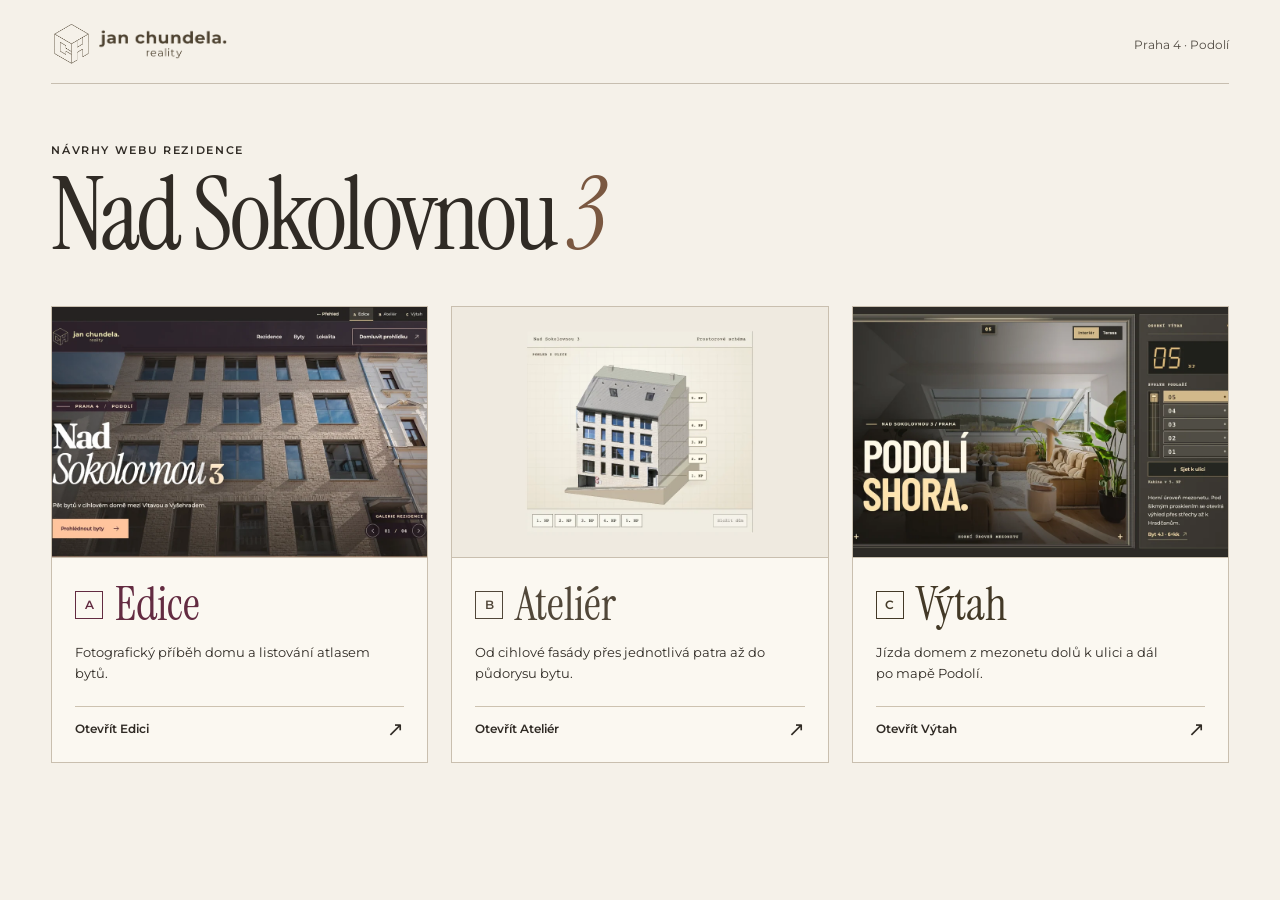
==== index.html @ 3bd051e7 "Zveřejněte tři webové návrhy a jejich rozcestník" ====
<!doctype html>
<html lang="cs">
<head>
  <meta charset="utf-8">
  <meta name="viewport" content="width=device-width,initial-scale=1">
  <meta name="robots" content="noindex, nofollow">
  <meta name="theme-color" content="#f5f1e9">
  <meta name="description" content="Tři návrhy webu rezidence Nad Sokolovnou 3 v pražském Podolí pro Chundela Reality.">
  <title>Nad Sokolovnou 3 · Tři návrhy pro Chundela Reality</title>
  <link rel="icon" href="assets/ch-mark.png">
  <link rel="stylesheet" href="assets/fonts.css">
  <link rel="stylesheet" href="overview.b891559bc2.css">
</head>
<body>
  <header class="mast">
    <img src="assets/ch-mark.png" width="40" height="40" alt=""><img src="assets/ch-name.png" width="128" alt="Jan Chundela Reality">
    <span>Praha 4 · Podolí</span>
  </header>
  <main>
    <div class="introduction">
      <p>Návrhy webu rezidence</p>
      <h1>Nad Sokolovnou <em>3</em></h1>
    </div>
    <nav class="choices" aria-label="Vyberte návrh webu">
      <a class="choice edice" href="edice.html">
        <div class="preview"><img src="assets/nahled-edice.webp" alt="Titulní strana Edice s fotografií cihlové fasády" width="960" height="640"></div>
        <div class="copy"><div class="title"><span>A</span><h2>Edice</h2></div><p>Fotografický příběh domu a listování atlasem bytů.</p><strong>Otevřít Edici <i aria-hidden="true">↗</i></strong></div>
      </a>
      <a class="choice atelier" href="atelier.html">
        <div class="preview"><img src="assets/nahled-atelier.webp" alt="Prostorový model domu s volbou pěti podlaží" width="960" height="640"></div>
        <div class="copy"><div class="title"><span>B</span><h2>Ateliér</h2></div><p>Od cihlové fasády přes jednotlivá patra až do půdorysu bytu.</p><strong>Otevřít Ateliér <i aria-hidden="true">↗</i></strong></div>
      </a>
      <a class="choice vytah" href="vytah.html">
        <div class="preview"><img src="assets/nahled-vytah.webp" alt="Pohled z kabiny výtahu s ovládacím panelem" width="960" height="640"></div>
        <div class="copy"><div class="title"><span>C</span><h2>Výtah</h2></div><p>Jízda domem z mezonetu dolů k ulici a dál po mapě Podolí.</p><strong>Otevřít Výtah <i aria-hidden="true">↗</i></strong></div>
      </a>
    </nav>
  </main>
</body>
</html>
---- assets/fonts.css ----
@font-face {
  font-family: 'Barlow Condensed';
  font-style: normal;
  font-weight: 600;
  font-display: swap;
  src: url(barlow-condensed-1.woff2) format('woff2');
  unicode-range: U+0100-02BA, U+02BD-02C5, U+02C7-02CC, U+02CE-02D7, U+02DD-02FF, U+0304, U+0308, U+0329, U+1D00-1DBF, U+1E00-1E9F, U+1EF2-1EFF, U+2020, U+20A0-20AB, U+20AD-20C4, U+2113, U+2C60-2C7F, U+A720-A7FF;
}
@font-face {
  font-family: 'Barlow Condensed';
  font-style: normal;
  font-weight: 600;
  font-display: swap;
  src: url(barlow-condensed-2.woff2) format('woff2');
  unicode-range: U+0000-00FF, U+0131, U+0152-0153, U+02BB-02BC, U+02C6, U+02DA, U+02DC, U+0304, U+0308, U+0329, U+2000-206F, U+20AC, U+2122, U+2191, U+2193, U+2212, U+2215, U+FEFF, U+FFFD;
}
@font-face {
  font-family: 'Barlow Condensed';
  font-style: normal;
  font-weight: 700;
  font-display: swap;
  src: url(barlow-condensed-3.woff2) format('woff2');
  unicode-range: U+0100-02BA, U+02BD-02C5, U+02C7-02CC, U+02CE-02D7, U+02DD-02FF, U+0304, U+0308, U+0329, U+1D00-1DBF, U+1E00-1E9F, U+1EF2-1EFF, U+2020, U+20A0-20AB, U+20AD-20C4, U+2113, U+2C60-2C7F, U+A720-A7FF;
}
@font-face {
  font-family: 'Barlow Condensed';
  font-style: normal;
  font-weight: 700;
  font-display: swap;
  src: url(barlow-condensed-4.woff2) format('woff2');
  unicode-range: U+0000-00FF, U+0131, U+0152-0153, U+02BB-02BC, U+02C6, U+02DA, U+02DC, U+0304, U+0308, U+0329, U+2000-206F, U+20AC, U+2122, U+2191, U+2193, U+2212, U+2215, U+FEFF, U+FFFD;
}
@font-face {
  font-family: 'Instrument Serif';
  font-style: italic;
  font-weight: 400;
  font-display: swap;
  src: url(instrument-serif-5.woff2) format('woff2');
  unicode-range: U+0100-02BA, U+02BD-02C5, U+02C7-02CC, U+02CE-02D7, U+02DD-02FF, U+0304, U+0308, U+0329, U+1D00-1DBF, U+1E00-1E9F, U+1EF2-1EFF, U+2020, U+20A0-20AB, U+20AD-20C4, U+2113, U+2C60-2C7F, U+A720-A7FF;
}
@font-face {
  font-family: 'Instrument Serif';
  font-style: italic;
  font-weight: 400;
  font-display: swap;
  src: url(instrument-serif-6.woff2) format('woff2');
  unicode-range: U+0000-00FF, U+0131, U+0152-0153, U+02BB-02BC, U+02C6, U+02DA, U+02DC, U+0304, U+0308, U+0329, U+2000-206F, U+20AC, U+2122, U+2191, U+2193, U+2212, U+2215, U+FEFF, U+FFFD;
}
@font-face {
  font-family: 'Instrument Serif';
  font-style: normal;
  font-weight: 400;
  font-display: swap;
  src: url(instrument-serif-7.woff2) format('woff2');
  unicode-range: U+0100-02BA, U+02BD-02C5, U+02C7-02CC, U+02CE-02D7, U+02DD-02FF, U+0304, U+0308, U+0329, U+1D00-1DBF, U+1E00-1E9F, U+1EF2-1EFF, U+2020, U+20A0-20AB, U+20AD-20C4, U+2113, U+2C60-2C7F, U+A720-A7FF;
}
@font-face {
  font-family: 'Instrument Serif';
  font-style: normal;
  font-weight: 400;
  font-display: swap;
  src: url(instrument-serif-8.woff2) format('woff2');
  unicode-range: U+0000-00FF, U+0131, U+0152-0153, U+02BB-02BC, U+02C6, U+02DA, U+02DC, U+0304, U+0308, U+0329, U+2000-206F, U+20AC, U+2122, U+2191, U+2193, U+2212, U+2215, U+FEFF, U+FFFD;
}
@font-face {
  font-family: 'Montserrat';
  font-style: normal;
  font-weight: 400;
  font-display: swap;
  src: url(montserrat-9.woff2) format('woff2');
  unicode-range: U+0100-02BA, U+02BD-02C5, U+02C7-02CC, U+02CE-02D7, U+02DD-02FF, U+0304, U+0308, U+0329, U+1D00-1DBF, U+1E00-1E9F, U+1EF2-1EFF, U+2020, U+20A0-20AB, U+20AD-20C4, U+2113, U+2C60-2C7F, U+A720-A7FF;
}
@font-face {
  font-family: 'Montserrat';
  font-style: normal;
  font-weight: 400;
  font-display: swap;
  src: url(montserrat-10.woff2) format('woff2');
  unicode-range: U+0000-00FF, U+0131, U+0152-0153, U+02BB-02BC, U+02C6, U+02DA, U+02DC, U+0304, U+0308, U+0329, U+2000-206F, U+20AC, U+2122, U+2191, U+2193, U+2212, U+2215, U+FEFF, U+FFFD;
}
@font-face {
  font-family: 'Montserrat';
  font-style: normal;
  font-weight: 500;
  font-display: swap;
  src: url(montserrat-9.woff2) format('woff2');
  unicode-range: U+0100-02BA, U+02BD-02C5, U+02C7-02CC, U+02CE-02D7, U+02DD-02FF, U+0304, U+0308, U+0329, U+1D00-1DBF, U+1E00-1E9F, U+1EF2-1EFF, U+2020, U+20A0-20AB, U+20AD-20C4, U+2113, U+2C60-2C7F, U+A720-A7FF;
}
@font-face {
  font-family: 'Montserrat';
  font-style: normal;
  font-weight: 500;
  font-display: swap;
  src: url(montserrat-10.woff2) format('woff2');
  unicode-range: U+0000-00FF, U+0131, U+0152-0153, U+02BB-02BC, U+02C6, U+02DA, U+02DC, U+0304, U+0308, U+0329, U+2000-206F, U+20AC, U+2122, U+2191, U+2193, U+2212, U+2215, U+FEFF, U+FFFD;
}
@font-face {
  font-family: 'Montserrat';
  font-style: normal;
  font-weight: 600;
  font-display: swap;
  src: url(montserrat-9.woff2) format('woff2');
  unicode-range: U+0100-02BA, U+02BD-02C5, U+02C7-02CC, U+02CE-02D7, U+02DD-02FF, U+0304, U+0308, U+0329, U+1D00-1DBF, U+1E00-1E9F, U+1EF2-1EFF, U+2020, U+20A0-20AB, U+20AD-20C4, U+2113, U+2C60-2C7F, U+A720-A7FF;
}
@font-face {
  font-family: 'Montserrat';
  font-style: normal;
  font-weight: 600;
  font-display: swap;
  src: url(montserrat-10.woff2) format('woff2');
  unicode-range: U+0000-00FF, U+0131, U+0152-0153, U+02BB-02BC, U+02C6, U+02DA, U+02DC, U+0304, U+0308, U+0329, U+2000-206F, U+20AC, U+2122, U+2191, U+2193, U+2212, U+2215, U+FEFF, U+FFFD;
}
@font-face {
  font-family: 'Montserrat';
  font-style: normal;
  font-weight: 700;
  font-display: swap;
  src: url(montserrat-9.woff2) format('woff2');
  unicode-range: U+0100-02BA, U+02BD-02C5, U+02C7-02CC, U+02CE-02D7, U+02DD-02FF, U+0304, U+0308, U+0329, U+1D00-1DBF, U+1E00-1E9F, U+1EF2-1EFF, U+2020, U+20A0-20AB, U+20AD-20C4, U+2113, U+2C60-2C7F, U+A720-A7FF;
}
@font-face {
  font-family: 'Montserrat';
  font-style: normal;
  font-weight: 700;
  font-display: swap;
  src: url(montserrat-10.woff2) format('woff2');
  unicode-range: U+0000-00FF, U+0131, U+0152-0153, U+02BB-02BC, U+02C6, U+02DA, U+02DC, U+0304, U+0308, U+0329, U+2000-206F, U+20AC, U+2122, U+2191, U+2193, U+2212, U+2215, U+FEFF, U+FFFD;
}
---- overview.b891559bc2.css ----
:root{font-family:Montserrat,Arial,sans-serif;background:#f5f1e9;color:#302b25;font-synthesis:none}*{box-sizing:border-box}body{margin:0}body>header,main{width:min(92%,1450px);margin:auto}
.mast{display:flex;align-items:center;gap:8px;padding:24px 0 19px;border-bottom:1px solid #c7beb0}.mast img{object-fit:contain;filter:brightness(.36)}.mast span{margin-left:auto;font-size:12px;color:#514b43}
.introduction{padding:clamp(32px,4.6vw,75px) 0 clamp(23px,3.4vw,53px)}.introduction p{font-size:11px;letter-spacing:.15em;text-transform:uppercase;font-weight:600;margin:0 0 12px}.introduction h1{font:400 clamp(56px,7.8vw,128px)/.94 "Instrument Serif",Georgia,serif;letter-spacing:-.035em;margin:0}.introduction h1 em{color:#7a5841;font-weight:400}
.choices{display:grid;grid-template-columns:repeat(3,minmax(0,1fr));gap:clamp(12px,1.8vw,29px);padding-bottom:38px}
.choice{display:flex;flex-direction:column;min-width:0;text-decoration:none;color:inherit;background:#fbf8f1;border:1px solid #c9bfaf;transition:transform .2s,box-shadow .2s}.choice:focus-visible{outline:3px solid #704026;outline-offset:4px}.preview{border-bottom:1px solid #c9bfaf;overflow:hidden;background:#37332c}.preview img{display:block;width:100%;height:auto;aspect-ratio:1.5;object-fit:cover}.copy{display:flex;flex:1;flex-direction:column;padding:clamp(15px,1.8vw,26px)}.title{display:flex;align-items:center;gap:12px}.title>span{width:28px;height:28px;display:grid;place-content:center;font-size:12px;font-weight:600;border:1px solid currentColor}.title h2{font:400 clamp(35px,3.7vw,60px)/.98 "Instrument Serif",Georgia,serif;margin:0}
.edice .title{color:#632b41}.atelier .title{color:#514739}.vytah .title{color:#433927}.copy p{max-width:33ch;font-size:clamp(12px,1.05vw,16px);line-height:1.6;margin:14px 0 21px}.copy strong{margin-top:auto;padding-top:12px;border-top:1px solid #cdc2b0;display:flex;align-items:center;justify-content:space-between;font-size:12px;font-weight:600}.copy i{font:20px/1 Arial,sans-serif}
@media(hover:hover) and (prefers-reduced-motion:no-preference){.choice:hover{transform:translateY(-3px);box-shadow:0 8px 18px #32271c17}}
@media(max-width:760px){body>header,main{width:90%}.choices{grid-template-columns:1fr}.mast{padding:16px 0}.mast img:first-child{width:31px;height:31px}.mast img:nth-child(2){width:103px}.mast span{font-size:10px}.copy p{max-width:none;margin:8px 0 15px}.introduction h1{font-size:clamp(48px,10vw,80px)}}
@media(min-width:520px) and (max-width:760px){.choice{display:grid;grid-template-columns:1.1fr 1fr}.preview{border-bottom:0;border-right:1px solid #c9bfaf}.preview img{height:100%}}
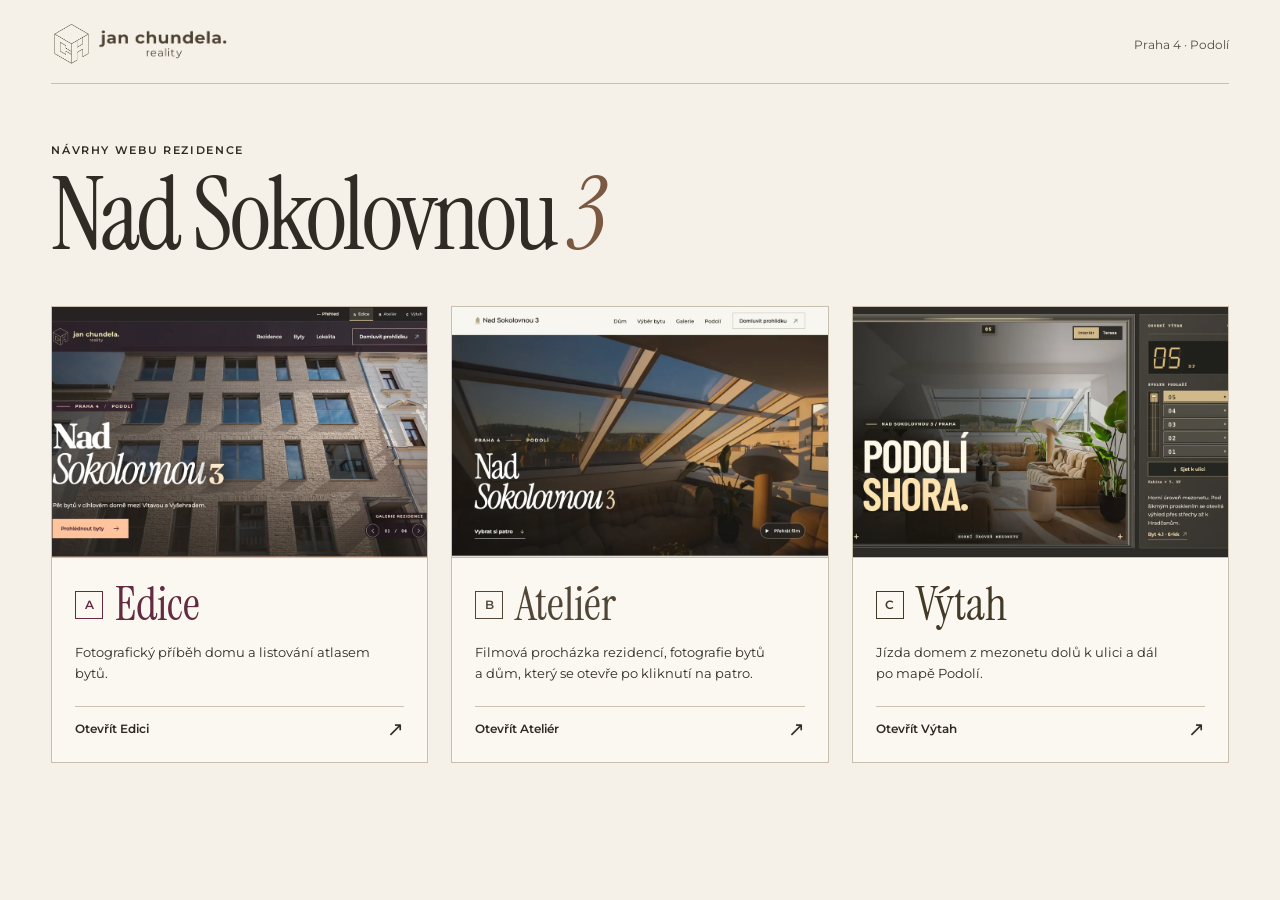
==== commit 2f7dbb6a: "Zveřejnit nový Ateliér rezidence Nad Sokolovnou 3" ====
--- a/index.html
+++ b/index.html
@@ -27,8 +27,8 @@
         <div class="copy"><div class="title"><span>A</span><h2>Edice</h2></div><p>Fotografický příběh domu a listování atlasem bytů.</p><strong>Otevřít Edici <i aria-hidden="true">↗</i></strong></div>
       </a>
       <a class="choice atelier" href="atelier.html">
-        <div class="preview"><img src="assets/nahled-atelier.webp" alt="Prostorový model domu s volbou pěti podlaží" width="960" height="640"></div>
-        <div class="copy"><div class="title"><span>B</span><h2>Ateliér</h2></div><p>Od cihlové fasády přes jednotlivá patra až do půdorysu bytu.</p><strong>Otevřít Ateliér <i aria-hidden="true">↗</i></strong></div>
+        <div class="preview"><img src="assets/nahled-atelier.webp" alt="Večerní světlo v mezonetu rezidence Nad Sokolovnou 3" width="960" height="640"></div>
+        <div class="copy"><div class="title"><span>B</span><h2>Ateliér</h2></div><p>Filmová procházka rezidencí, fotografie bytů a dům, který se otevře po kliknutí na patro.</p><strong>Otevřít Ateliér <i aria-hidden="true">↗</i></strong></div>
       </a>
       <a class="choice vytah" href="vytah.html">
         <div class="preview"><img src="assets/nahled-vytah.webp" alt="Pohled z kabiny výtahu s ovládacím panelem" width="960" height="640"></div>
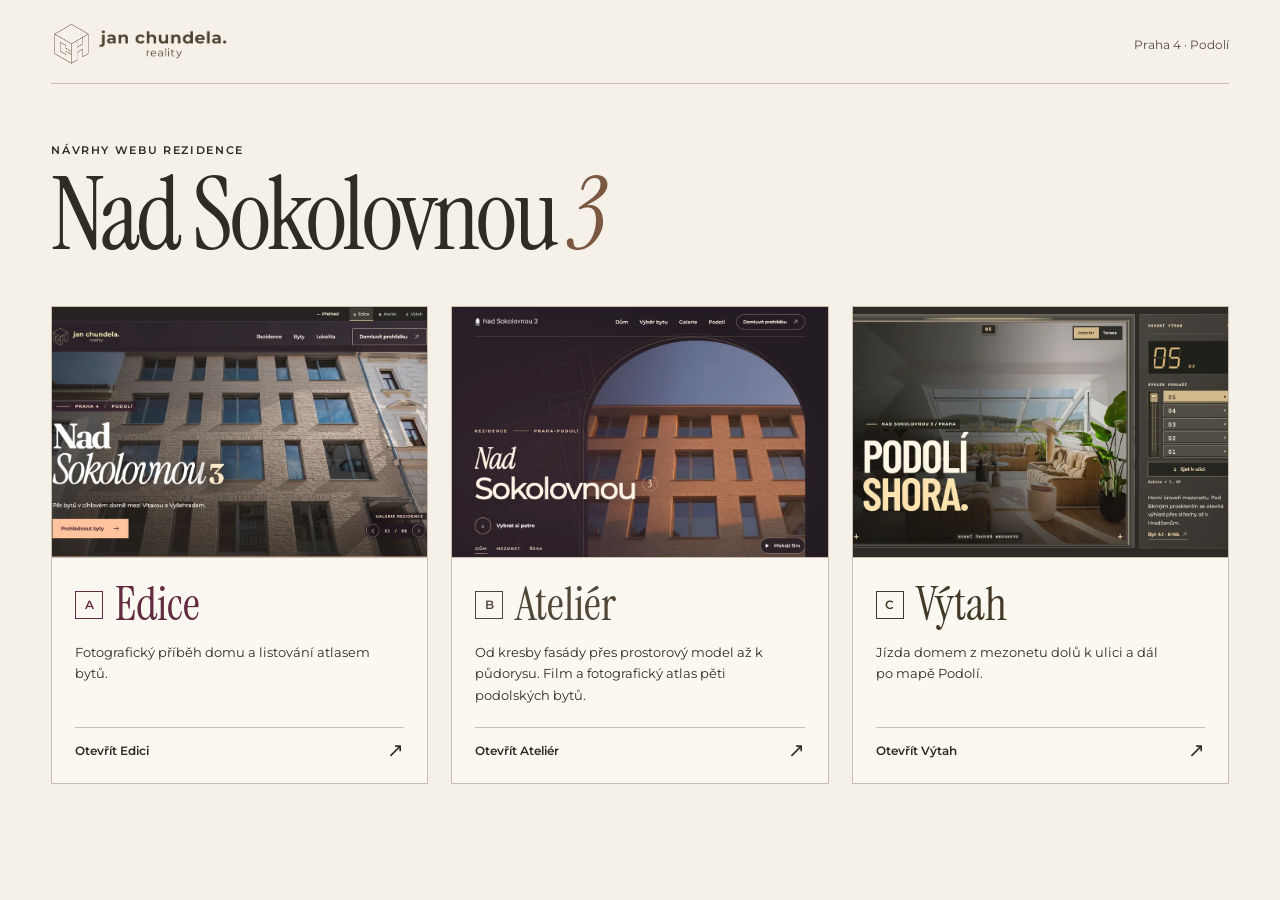
==== commit 73763dc6: "Zveřejnit filmový Ateliér s průletem nad zvolený byt" ====
--- a/index.html
+++ b/index.html
@@ -27,8 +27,8 @@
         <div class="copy"><div class="title"><span>A</span><h2>Edice</h2></div><p>Fotografický příběh domu a listování atlasem bytů.</p><strong>Otevřít Edici <i aria-hidden="true">↗</i></strong></div>
       </a>
       <a class="choice atelier" href="atelier.html">
-        <div class="preview"><img src="assets/nahled-atelier.webp" alt="Večerní světlo v mezonetu rezidence Nad Sokolovnou 3" width="960" height="640"></div>
-        <div class="copy"><div class="title"><span>B</span><h2>Ateliér</h2></div><p>Filmová procházka rezidencí, fotografie bytů a dům, který se otevře po kliknutí na patro.</p><strong>Otevřít Ateliér <i aria-hidden="true">↗</i></strong></div>
+        <div class="preview"><img src="assets/nahled-atelier.webp" alt="Filmový pohled na fasádu rezidence Nad Sokolovnou 3" width="960" height="640"></div>
+        <div class="copy"><div class="title"><span>B</span><h2>Ateliér</h2></div><p>Od kresby fasády přes prostorový model až k půdorysu. Film a fotografický atlas pěti podolských bytů.</p><strong>Otevřít Ateliér <i aria-hidden="true">↗</i></strong></div>
       </a>
       <a class="choice vytah" href="vytah.html">
         <div class="preview"><img src="assets/nahled-vytah.webp" alt="Pohled z kabiny výtahu s ovládacím panelem" width="960" height="640"></div>
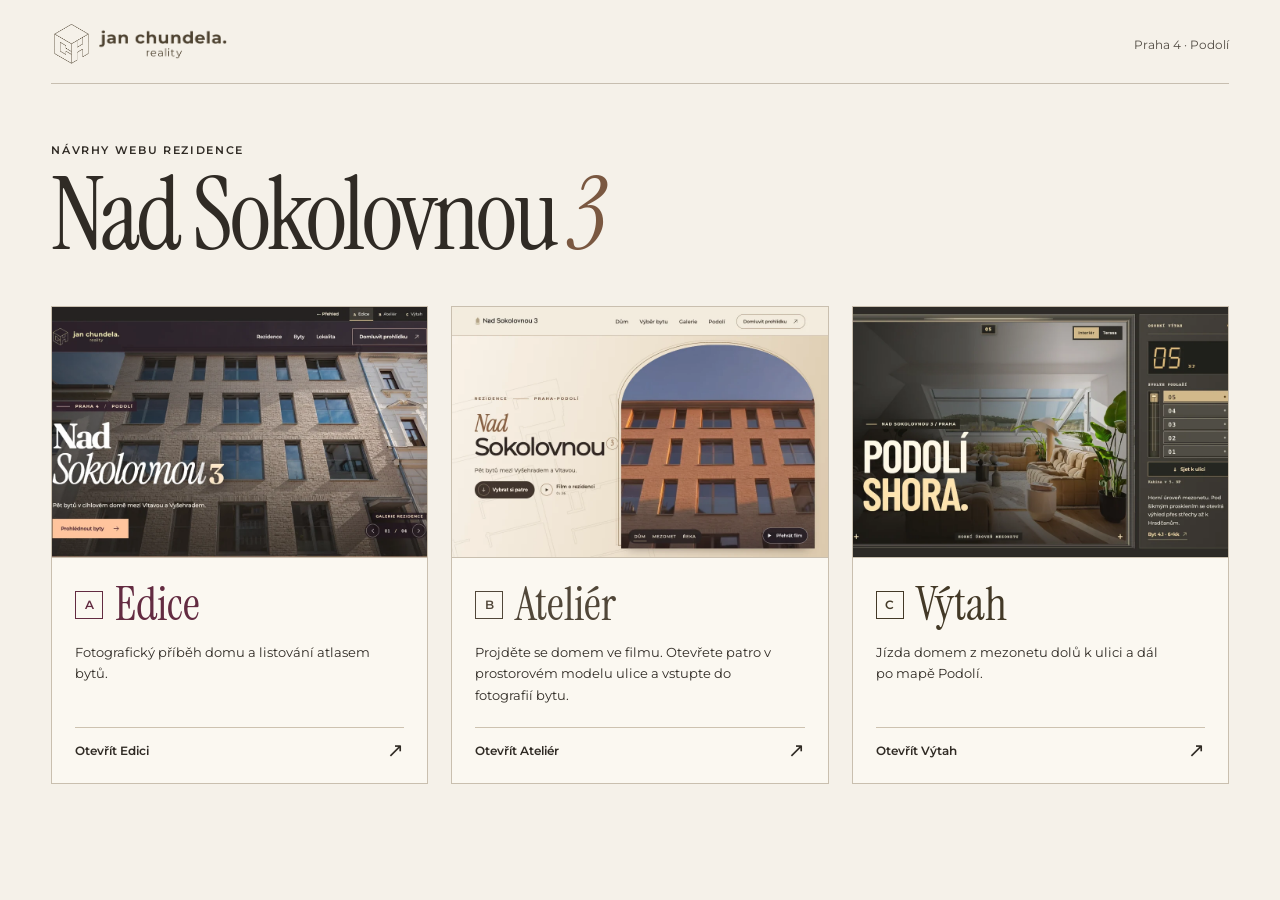
==== commit f36145ad: "Zveřejnit prostorový Ateliér s filmem, mapou a galeriemi bytů" ====
--- a/index.html
+++ b/index.html
@@ -28,7 +28,7 @@
       </a>
       <a class="choice atelier" href="atelier.html">
         <div class="preview"><img src="assets/nahled-atelier.webp" alt="Filmový pohled na fasádu rezidence Nad Sokolovnou 3" width="960" height="640"></div>
-        <div class="copy"><div class="title"><span>B</span><h2>Ateliér</h2></div><p>Od kresby fasády přes prostorový model až k půdorysu. Film a fotografický atlas pěti podolských bytů.</p><strong>Otevřít Ateliér <i aria-hidden="true">↗</i></strong></div>
+        <div class="copy"><div class="title"><span>B</span><h2>Ateliér</h2></div><p>Projděte se domem ve filmu. Otevřete patro v prostorovém modelu ulice a vstupte do fotografií bytu.</p><strong>Otevřít Ateliér <i aria-hidden="true">↗</i></strong></div>
       </a>
       <a class="choice vytah" href="vytah.html">
         <div class="preview"><img src="assets/nahled-vytah.webp" alt="Pohled z kabiny výtahu s ovládacím panelem" width="960" height="640"></div>
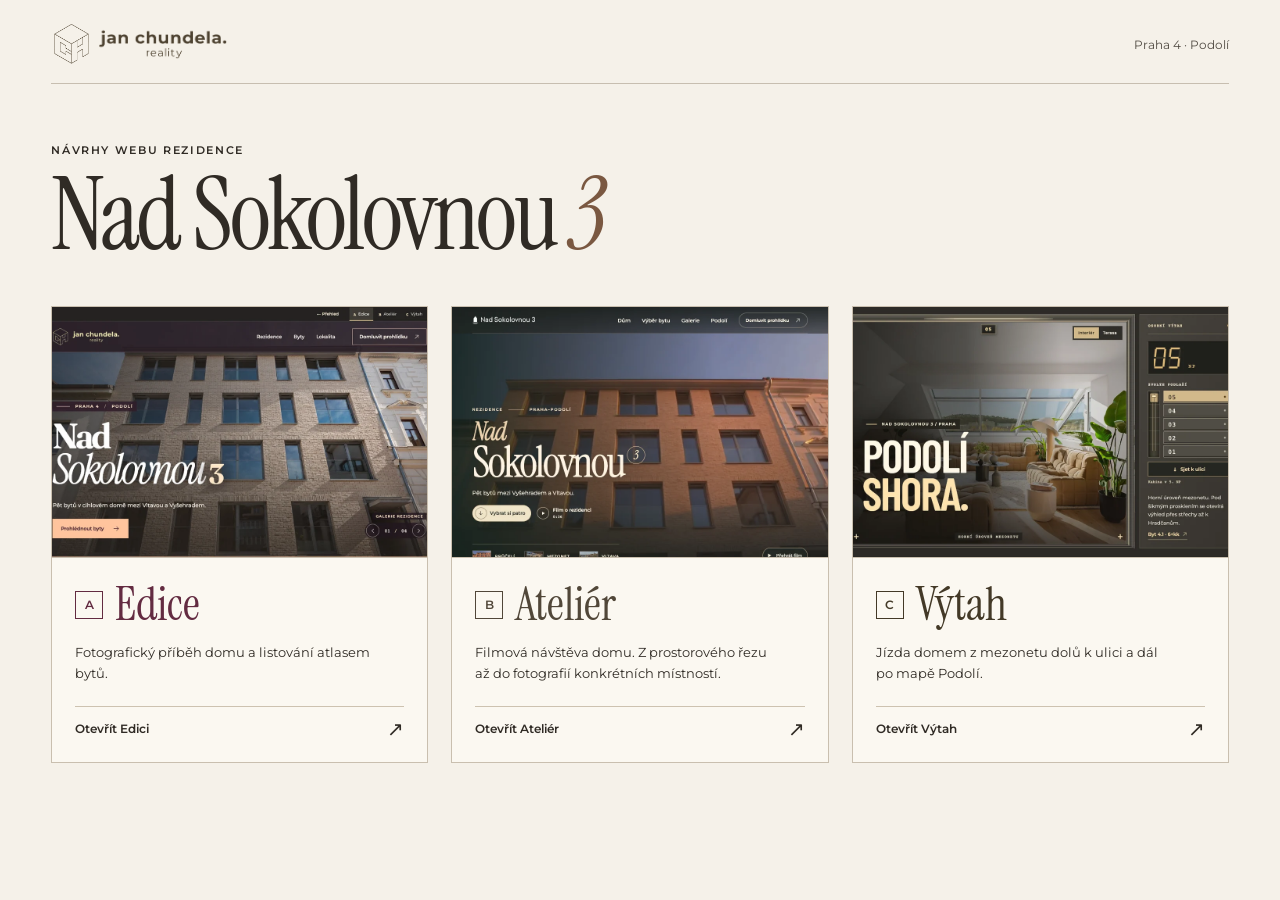
==== commit 6f408774: "Ateliér: otevřít byty z prostorového modelu domu" ====
--- a/index.html
+++ b/index.html
@@ -27,8 +27,8 @@
         <div class="copy"><div class="title"><span>A</span><h2>Edice</h2></div><p>Fotografický příběh domu a listování atlasem bytů.</p><strong>Otevřít Edici <i aria-hidden="true">↗</i></strong></div>
       </a>
       <a class="choice atelier" href="atelier.html">
-        <div class="preview"><img src="assets/nahled-atelier.webp" alt="Filmový pohled na fasádu rezidence Nad Sokolovnou 3" width="960" height="640"></div>
-        <div class="copy"><div class="title"><span>B</span><h2>Ateliér</h2></div><p>Projděte se domem ve filmu. Otevřete patro v prostorovém modelu ulice a vstupte do fotografií bytu.</p><strong>Otevřít Ateliér <i aria-hidden="true">↗</i></strong></div>
+        <div class="preview"><img src="assets/nahled-atelier.webp?v=atelier-5" alt="Filmový pohled na fasádu rezidence Nad Sokolovnou 3" width="960" height="640"></div>
+        <div class="copy"><div class="title"><span>B</span><h2>Ateliér</h2></div><p>Filmová návštěva domu. Z prostorového řezu až do fotografií konkrétních místností.</p><strong>Otevřít Ateliér <i aria-hidden="true">↗</i></strong></div>
       </a>
       <a class="choice vytah" href="vytah.html">
         <div class="preview"><img src="assets/nahled-vytah.webp" alt="Pohled z kabiny výtahu s ovládacím panelem" width="960" height="640"></div>
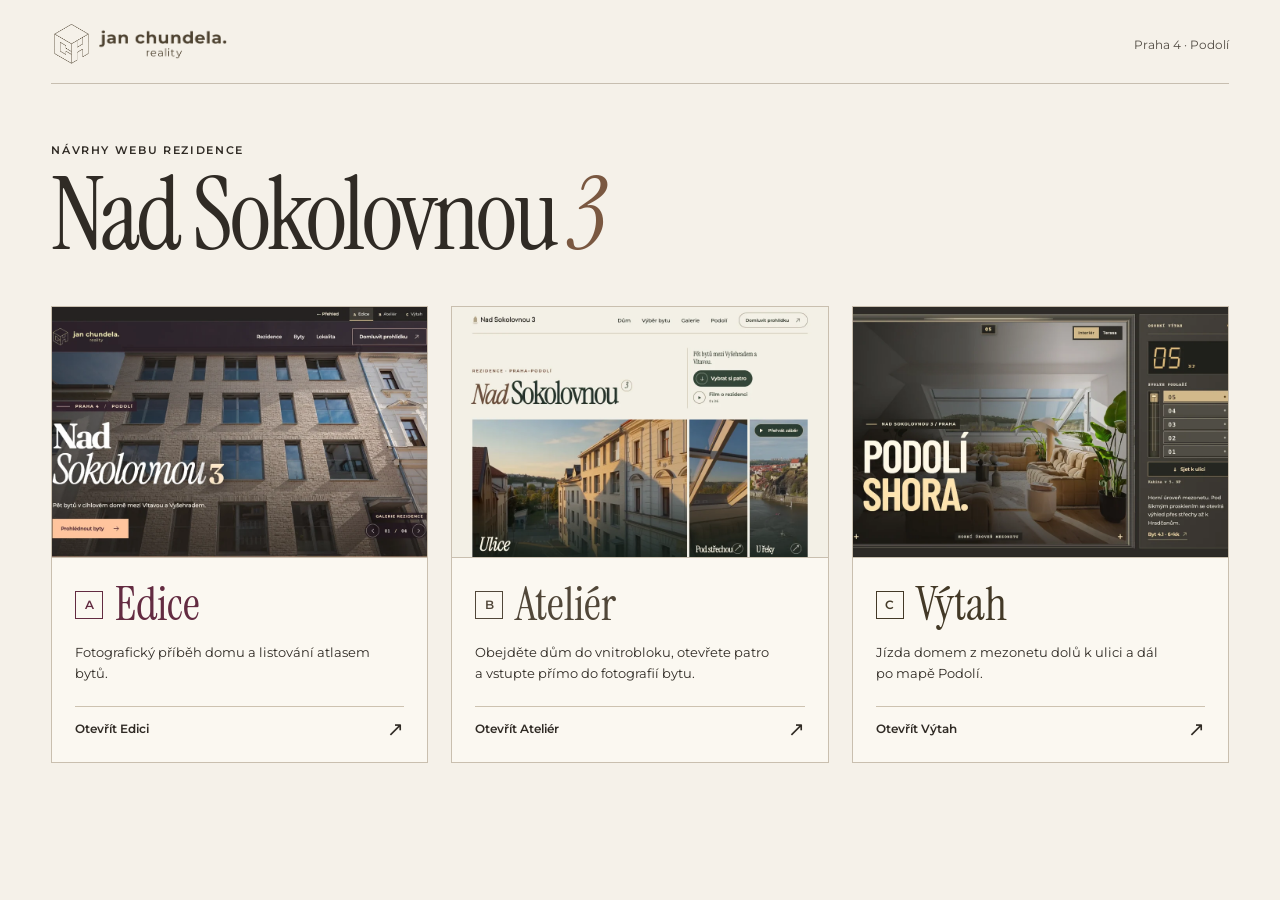
==== commit baf1856c: "Ateliér: ulice a vnitroblok v jedné prohlídce" ====
--- a/index.html
+++ b/index.html
@@ -27,8 +27,8 @@
         <div class="copy"><div class="title"><span>A</span><h2>Edice</h2></div><p>Fotografický příběh domu a listování atlasem bytů.</p><strong>Otevřít Edici <i aria-hidden="true">↗</i></strong></div>
       </a>
       <a class="choice atelier" href="atelier.html">
-        <div class="preview"><img src="assets/nahled-atelier.webp?v=atelier-5" alt="Filmový pohled na fasádu rezidence Nad Sokolovnou 3" width="960" height="640"></div>
-        <div class="copy"><div class="title"><span>B</span><h2>Ateliér</h2></div><p>Filmová návštěva domu. Z prostorového řezu až do fotografií konkrétních místností.</p><strong>Otevřít Ateliér <i aria-hidden="true">↗</i></strong></div>
+        <div class="preview"><img src="assets/nahled-atelier.webp?v=atelier-6" alt="Tři filmové pohledy na rezidenci, její podkroví a Vltavu" width="960" height="640"></div>
+        <div class="copy"><div class="title"><span>B</span><h2>Ateliér</h2></div><p>Obejděte dům do vnitrobloku, otevřete patro a vstupte přímo do fotografií bytu.</p><strong>Otevřít Ateliér <i aria-hidden="true">↗</i></strong></div>
       </a>
       <a class="choice vytah" href="vytah.html">
         <div class="preview"><img src="assets/nahled-vytah.webp" alt="Pohled z kabiny výtahu s ovládacím panelem" width="960" height="640"></div>
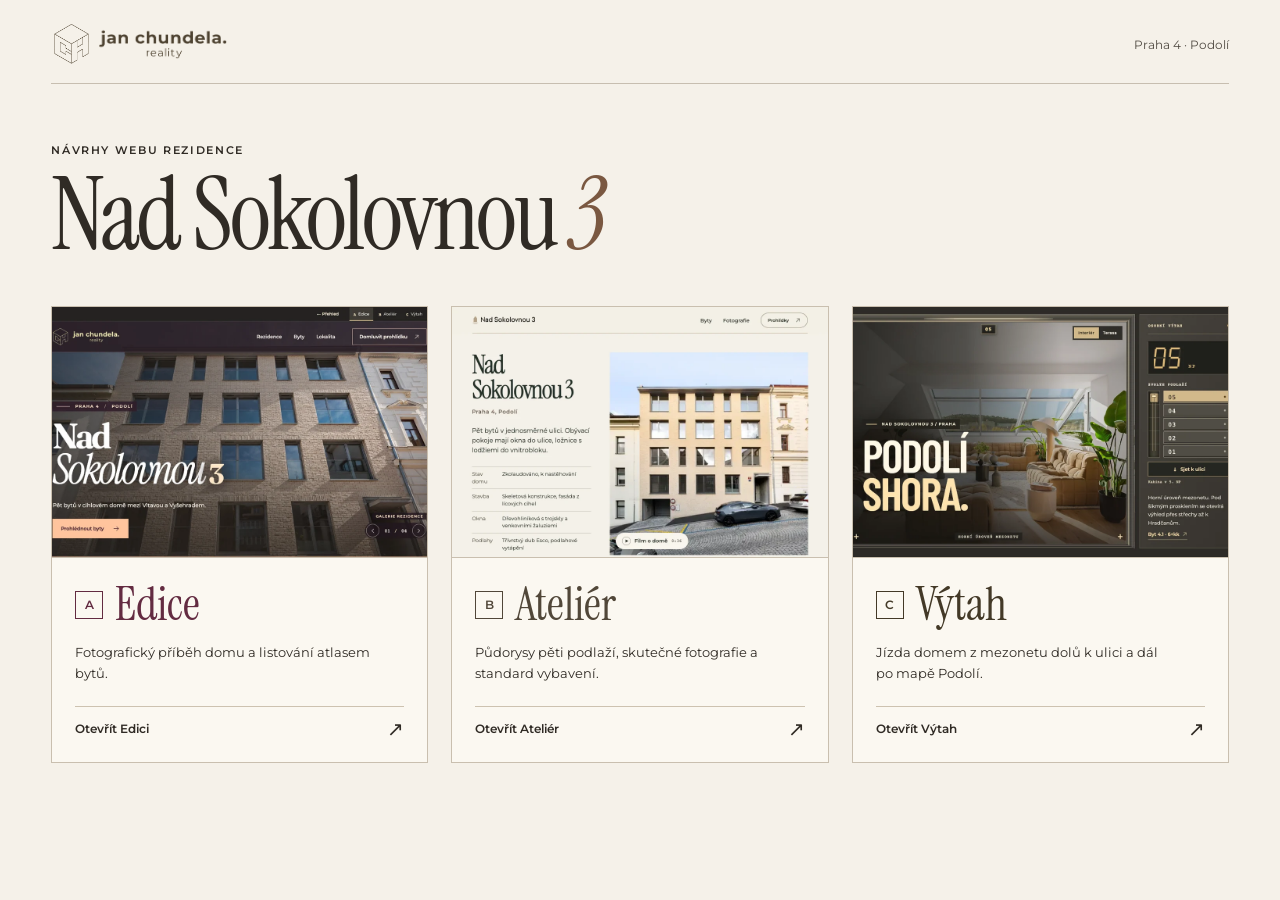
==== commit 85f8b05e: "Ateliér: dům, půdorysy, fotografie a prohlídky" ====
--- a/index.html
+++ b/index.html
@@ -27,8 +27,8 @@
         <div class="copy"><div class="title"><span>A</span><h2>Edice</h2></div><p>Fotografický příběh domu a listování atlasem bytů.</p><strong>Otevřít Edici <i aria-hidden="true">↗</i></strong></div>
       </a>
       <a class="choice atelier" href="atelier.html">
-        <div class="preview"><img src="assets/nahled-atelier.webp?v=atelier-6" alt="Tři filmové pohledy na rezidenci, její podkroví a Vltavu" width="960" height="640"></div>
-        <div class="copy"><div class="title"><span>B</span><h2>Ateliér</h2></div><p>Obejděte dům do vnitrobloku, otevřete patro a vstupte přímo do fotografií bytu.</p><strong>Otevřít Ateliér <i aria-hidden="true">↗</i></strong></div>
+        <div class="preview"><img src="assets/nahled-atelier.webp?v=atelier-7" alt="Průčelí rezidence a přehled standardu bytů" width="960" height="640"></div>
+        <div class="copy"><div class="title"><span>B</span><h2>Ateliér</h2></div><p>Půdorysy pěti podlaží, skutečné fotografie a standard vybavení.</p><strong>Otevřít Ateliér <i aria-hidden="true">↗</i></strong></div>
       </a>
       <a class="choice vytah" href="vytah.html">
         <div class="preview"><img src="assets/nahled-vytah.webp" alt="Pohled z kabiny výtahu s ovládacím panelem" width="960" height="640"></div>
